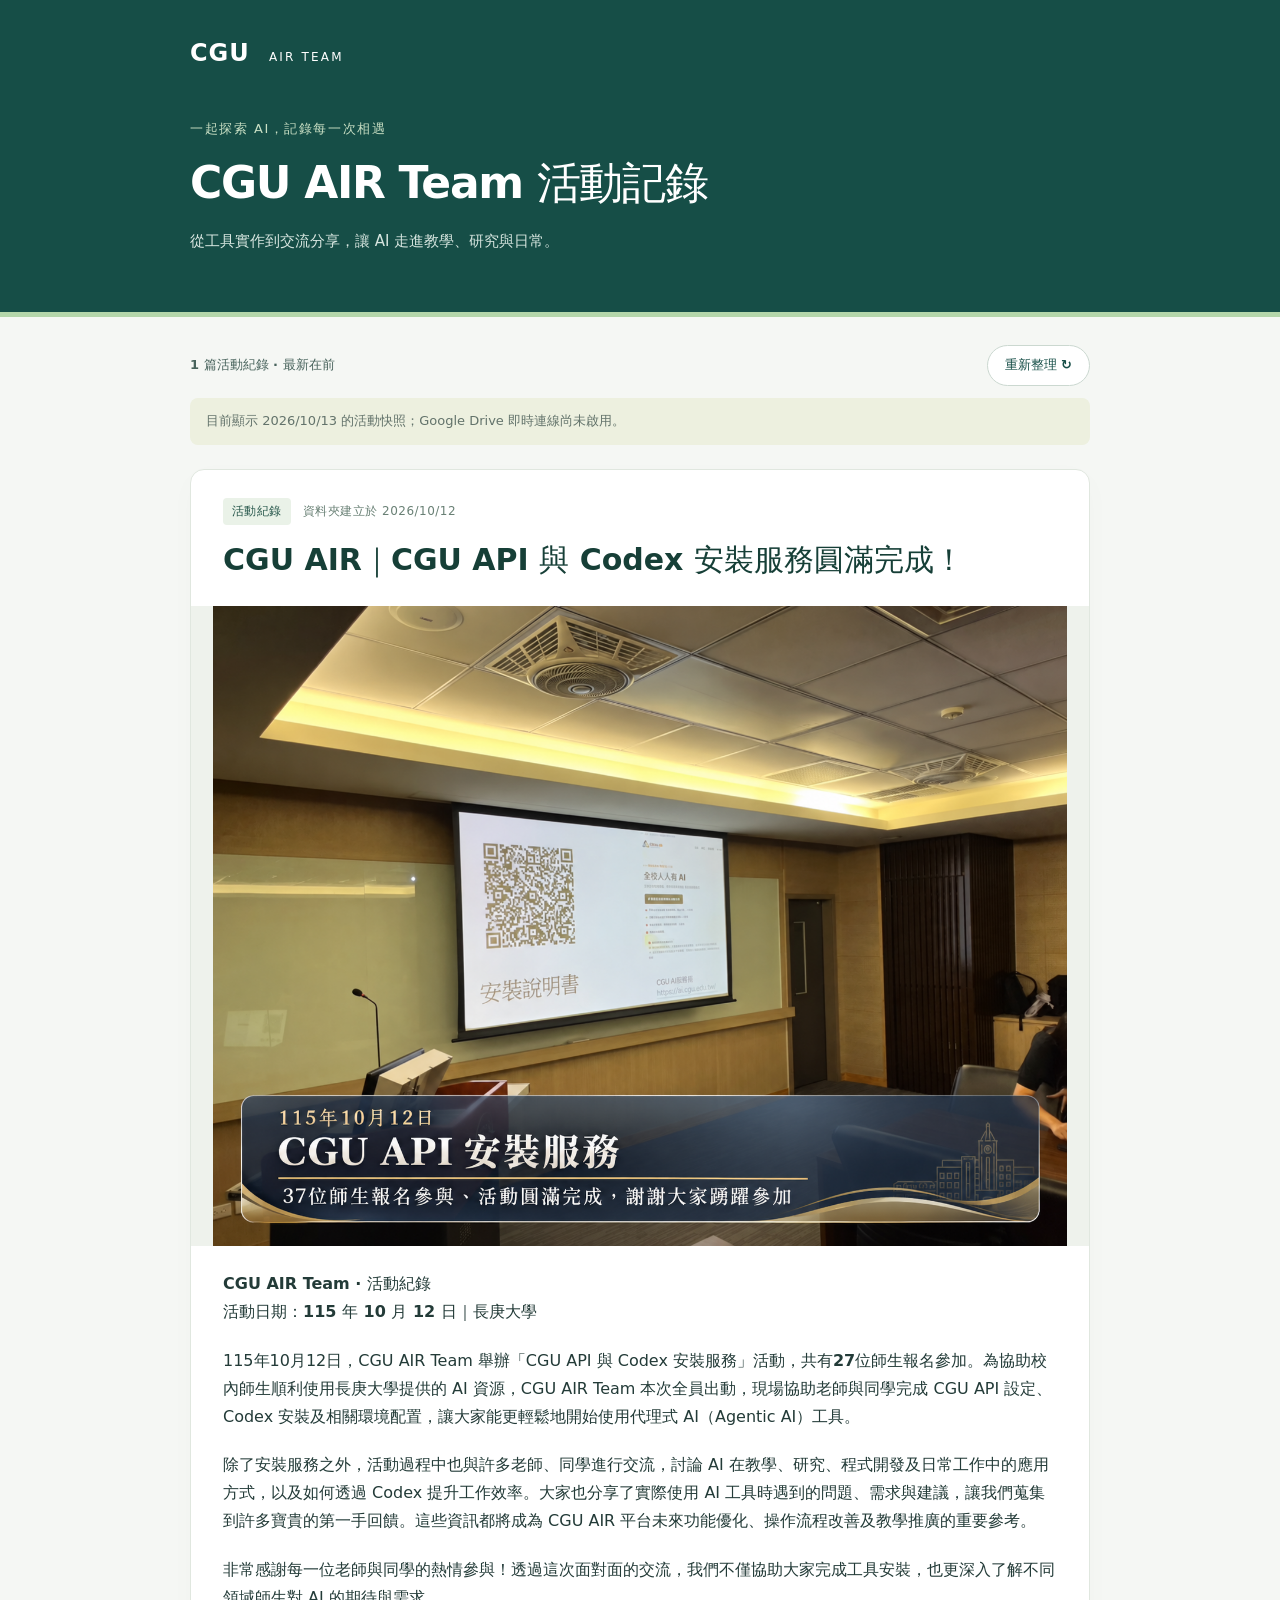
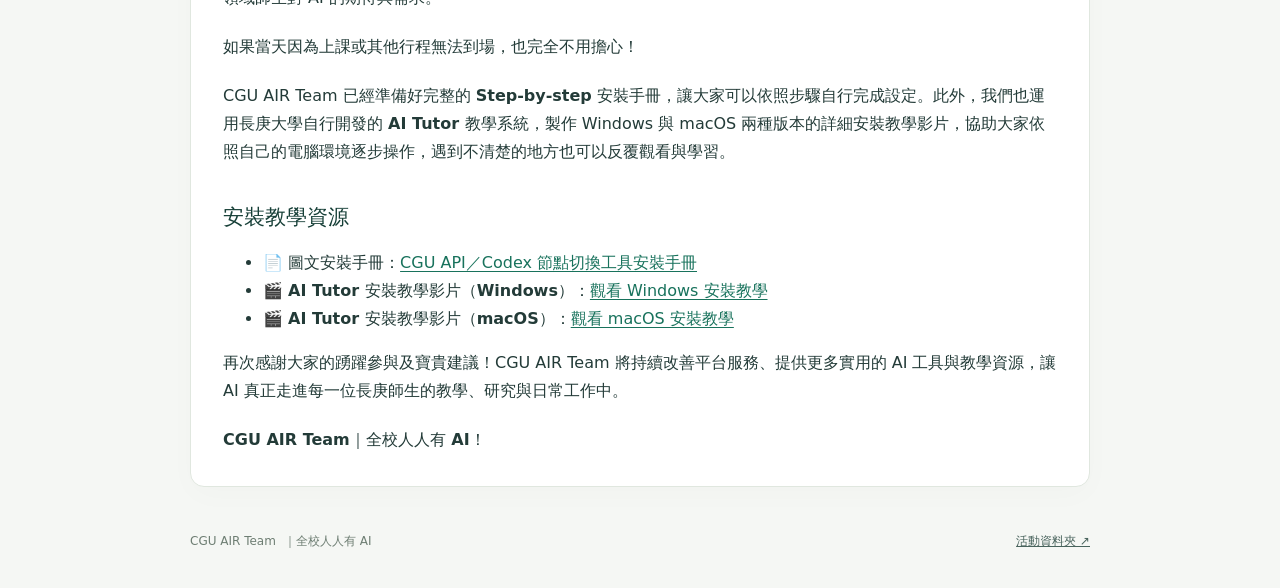
==== event.html @ 2a408fdf "Add AIR Team activity page and live Drive connector" ====
<!doctype html>
<html lang="zh-Hant">
<head>
  <meta charset="utf-8">
  <meta name="viewport" content="width=device-width, initial-scale=1">
  <meta name="theme-color" content="#164e47">
  <meta name="description" content="CGU AIR Team 活動記錄，記錄長庚大學 AI 推廣、交流與服務的每一刻。">
  <title>CGU AIR Team 活動記錄</title>
  <link rel="stylesheet" href="event.css">
  <script src="vendor/marked.min.js" defer></script>
  <script src="vendor/purify.min.js" defer></script>
  <script src="event-config.js" defer></script>
  <script src="event.js" defer></script>
</head>
<body>
  <header class="hero">
    <div class="shell">
      <a class="brand" href="index.html">CGU <span>AIR TEAM</span></a>
      <p class="eyebrow">一起探索 AI，記錄每一次相遇</p>
      <h1>CGU AIR Team 活動記錄</h1>
      <p class="intro">從工具實作到交流分享，讓 AI 走進教學、研究與日常。</p>
    </div>
  </header>
  <main class="shell">
    <div class="feed-bar">
      <span id="event-count">活動紀錄</span>
      <button id="refresh" type="button">重新整理 <span aria-hidden="true">↻</span></button>
    </div>
    <p id="status" role="status" aria-live="polite">正在載入活動…</p>
    <section id="events" aria-label="活動報導" aria-busy="true"></section>
    <noscript><p>請啟用 JavaScript，以載入活動報導。</p></noscript>
    <footer>CGU AIR Team <span>｜全校人人有 AI</span><a href="https://drive.google.com/drive/folders/1Q9r9_8J0SsgRuO8-pbkSHdZNyrSPRFSI" target="_blank" rel="noopener noreferrer">活動資料夾 ↗</a></footer>
  </main>
</body>
</html>
---- event.css ----
:root{font-family:system-ui,-apple-system,"Segoe UI","Microsoft JhengHei",sans-serif;color:#233b38;background:#f5f7f4;font-synthesis:none;line-height:1.75}
*{box-sizing:border-box}body{margin:0}.shell{width:min(100% - 48px,900px);margin:auto}
.hero{background:#164e47;color:#fff;padding:32px 0 58px;border-bottom:5px solid #b4d6aa}.brand{color:white;text-decoration:none;font-weight:800;font-size:24px;letter-spacing:.04em}.brand span{font-weight:500;font-size:12px;margin-left:10px;letter-spacing:.18em}
.eyebrow{color:#c9dfc4;font-size:13px;margin:44px 0 12px;letter-spacing:.12em}h1{font-size:clamp(28px,5vw,44px);line-height:1.35;margin:0;letter-spacing:-.03em}.intro{color:#d7e6e0;margin:16px 0 0;font-size:15px}
.feed-bar{display:flex;justify-content:space-between;align-items:center;gap:16px;margin-top:28px;font-size:13px;font-weight:600;color:#48635c}button{border:1px solid #cbd8d0;border-radius:100px;background:#fff;color:#164e47;padding:8px 17px;cursor:pointer;font:inherit}button:hover{background:#e5eee6}button:focus-visible,a:focus-visible{outline:3px solid #75a765;outline-offset:4px}button:disabled{opacity:.6;cursor:wait}
#status{font-size:13px;color:#63736b;margin:12px 0 24px}#status[data-kind="error"]{color:#a13228}#status[data-kind="setup"]{background:#edf0df;padding:12px 16px;border-radius:8px}
.event{background:white;border:1px solid #e0e7df;border-radius:14px;margin:0 0 32px;overflow:hidden;box-shadow:0 8px 30px #21433805}.event-header{padding:28px 32px 24px}.event-meta{display:flex;gap:12px;align-items:center;color:#698075;font-size:12px;letter-spacing:.04em;margin:0 0 12px}.event-meta span{color:#28584c;background:#eaf2e8;padding:3px 9px;border-radius:4px}.event h2{font-size:clamp(23px,3.5vw,30px);line-height:1.5;margin:0;color:#163f37}.cover-wrap{margin:0;background:#eef2ec}.cover{display:block;width:100%;height:auto;max-height:640px;object-fit:contain}.cover-error{padding:24px;text-align:center;font-size:14px;color:#63736b}.report{padding:24px 32px 32px;font-size:16px;overflow-wrap:anywhere}.report>:first-child{margin-top:0}.report>:last-child{margin-bottom:0}.report p{margin:0 0 1.3em}.report h2,.report h3,.report h4{font-size:21px;margin:1.7em 0 .7em}.report a{color:#18725c;text-underline-offset:3px}.report img{max-width:100%;height:auto}.report blockquote{margin:20px 0;border-left:3px solid #9bb791;padding:4px 20px;color:#597064}.report pre{background:#f2f5ef;padding:16px;overflow:auto;border-radius:8px}.report table{display:block;overflow:auto;border-collapse:collapse}.report th,.report td{border:1px solid #dbe4d8;padding:8px 12px}.empty{text-align:center;padding:70px 24px;border:1px dashed #bdcdbf;border-radius:14px;color:#63736b}footer{display:flex;flex-wrap:wrap;gap:8px;color:#6e7e73;font-size:12px;padding:12px 0 36px}footer a{margin-left:auto;color:#48635c}
@media(max-width:600px){.shell{width:calc(100% - 28px)}.hero{padding:24px 0 38px}.eyebrow{margin-top:32px}.event-header{padding:22px 20px}.report{padding:22px 20px;font-size:15px}.event{border-radius:10px}.intro{font-size:14px}.event-meta{flex-wrap:wrap}footer a{margin-left:0;width:100%}}
@media(prefers-reduced-motion:no-preference){button{transition:background .15s}}
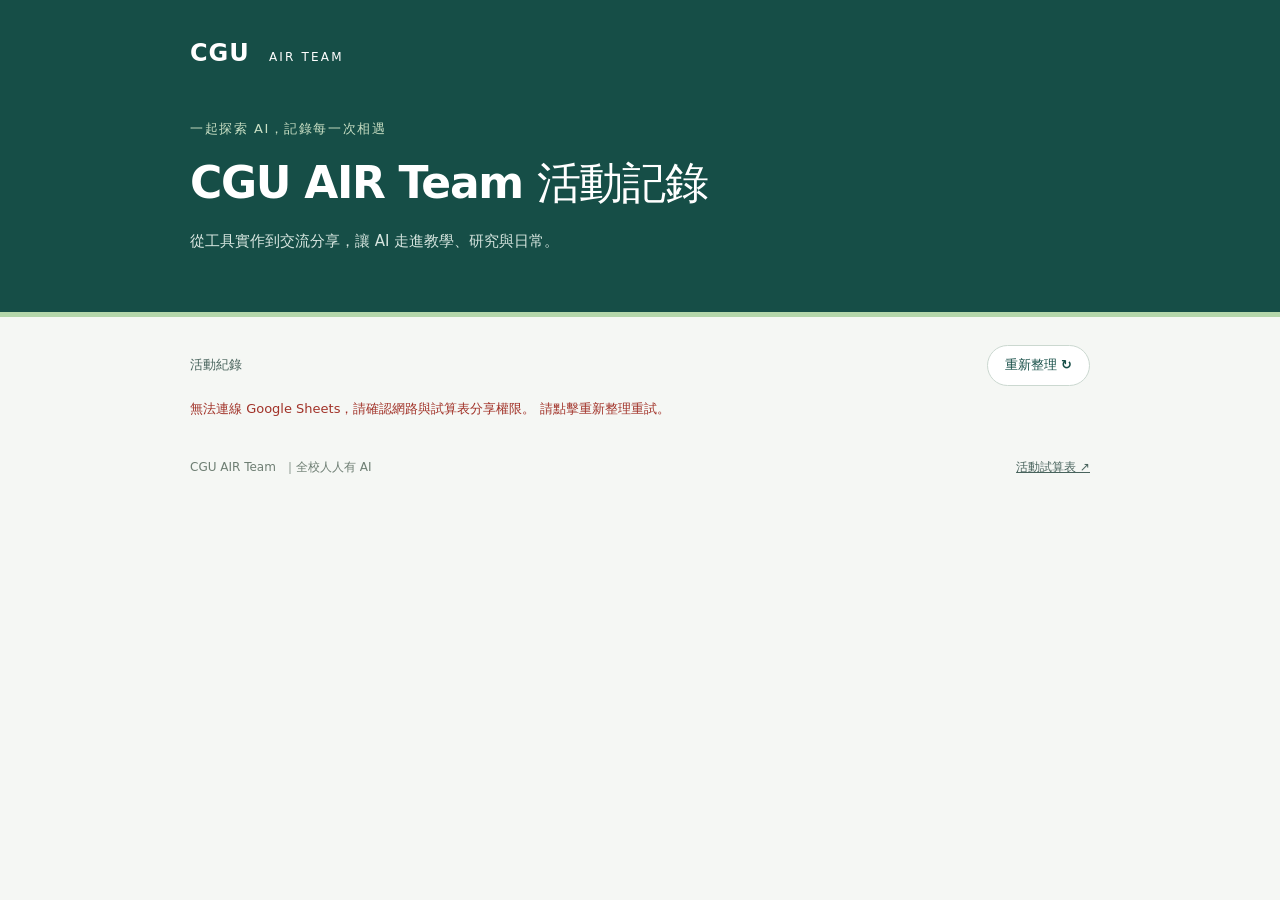
==== commit 976deb2f: "Read activity records directly from Google Sheets" ====
--- a/event.html
+++ b/event.html
@@ -29,7 +29,7 @@
     <p id="status" role="status" aria-live="polite">正在載入活動…</p>
     <section id="events" aria-label="活動報導" aria-busy="true"></section>
     <noscript><p>請啟用 JavaScript，以載入活動報導。</p></noscript>
-    <footer>CGU AIR Team <span>｜全校人人有 AI</span><a href="https://drive.google.com/drive/folders/1Q9r9_8J0SsgRuO8-pbkSHdZNyrSPRFSI" target="_blank" rel="noopener noreferrer">活動資料夾 ↗</a></footer>
+    <footer>CGU AIR Team <span>｜全校人人有 AI</span><a href="https://docs.google.com/spreadsheets/d/1KUzCF6iYFt_MH1uRk9VFdTz-9RxTnpMazDvlQd2aH2k/edit?usp=sharing" target="_blank" rel="noopener noreferrer">活動試算表 ↗</a></footer>
   </main>
 </body>
 </html>
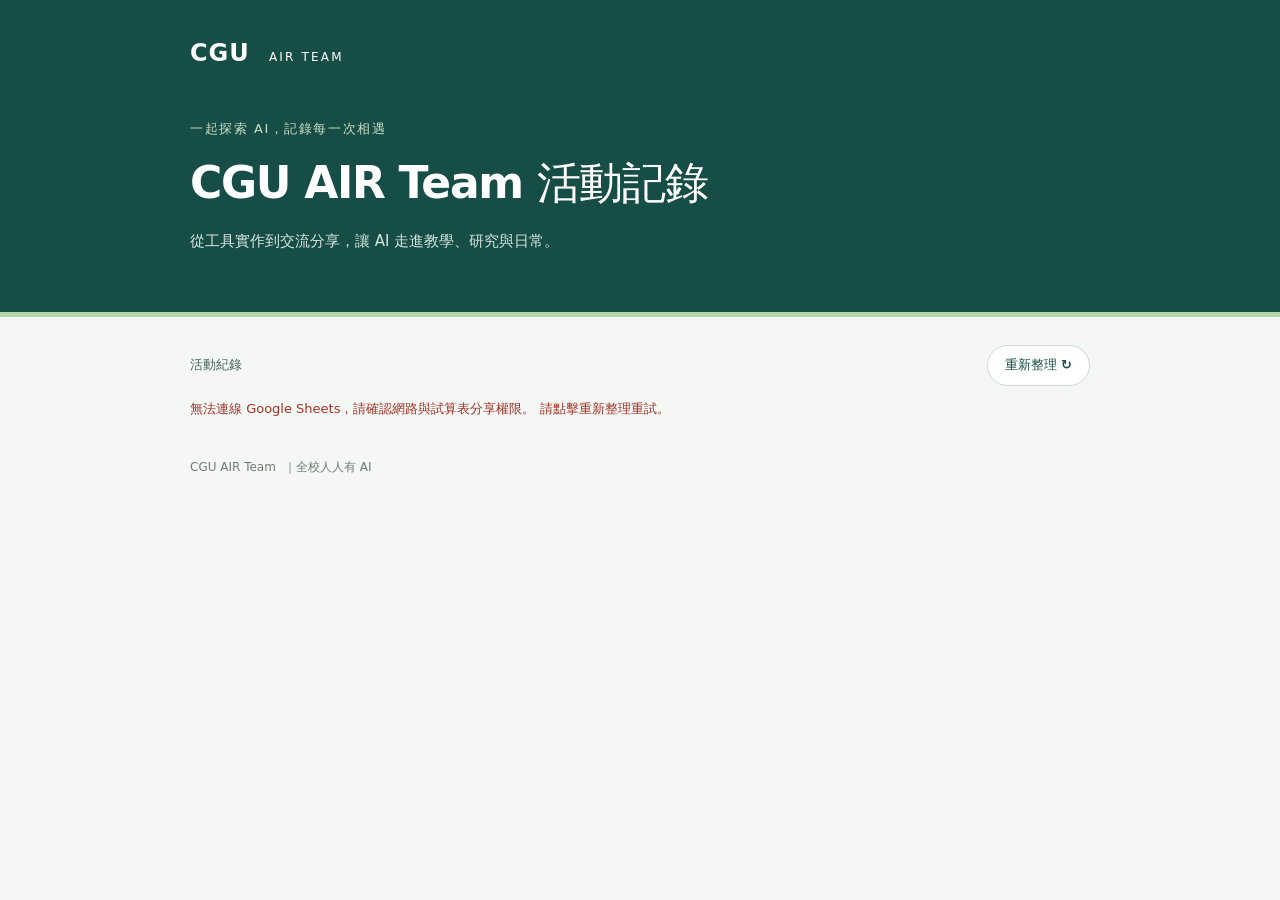
==== commit 67bba178: "Load embedded Google Sheets photos and hide source link" ====
--- a/event.html
+++ b/event.html
@@ -9,6 +9,8 @@
   <link rel="stylesheet" href="event.css">
   <script src="vendor/marked.min.js" defer></script>
   <script src="vendor/purify.min.js" defer></script>
+  <script src="vendor/fflate.min.js" defer></script>
+  <script src="event-sheet.js" defer></script>
   <script src="event-config.js" defer></script>
   <script src="event.js" defer></script>
 </head>
@@ -29,7 +31,7 @@
     <p id="status" role="status" aria-live="polite">正在載入活動…</p>
     <section id="events" aria-label="活動報導" aria-busy="true"></section>
     <noscript><p>請啟用 JavaScript，以載入活動報導。</p></noscript>
-    <footer>CGU AIR Team <span>｜全校人人有 AI</span><a href="https://docs.google.com/spreadsheets/d/1KUzCF6iYFt_MH1uRk9VFdTz-9RxTnpMazDvlQd2aH2k/edit?usp=sharing" target="_blank" rel="noopener noreferrer">活動試算表 ↗</a></footer>
+    <footer>CGU AIR Team <span>｜全校人人有 AI</span></footer>
   </main>
 </body>
 </html>
